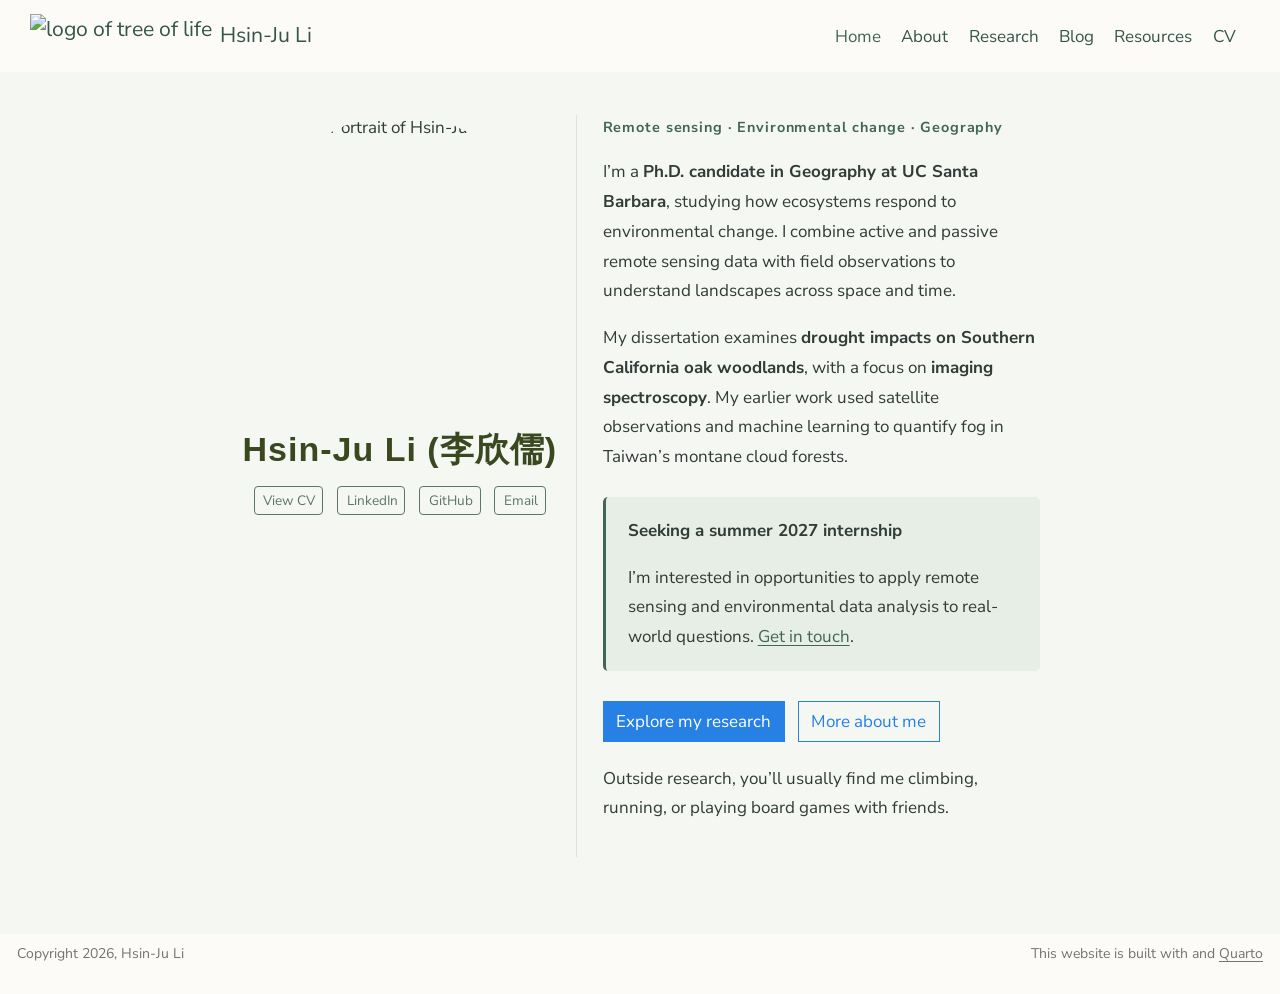
==== docs/index.html @ 35f3be67 "Polish internship portfolio and configure root GitHub Pages URL" ====
<!DOCTYPE html>
<html xmlns="http://www.w3.org/1999/xhtml" lang="en" xml:lang="en"><head>

<meta charset="utf-8">
<meta name="generator" content="quarto-1.7.25">

<meta name="viewport" content="width=device-width, initial-scale=1.0, user-scalable=yes">

<meta name="description" content="Hsin-Ju Li is a Ph.D.&nbsp;candidate in Geography at UC Santa Barbara studying environmental change with remote sensing, imaging spectroscopy, and machine learning.">

<title>Hsin-Ju Li (李欣儒) – Hsin-Ju Li</title>
<style>
code{white-space: pre-wrap;}
span.smallcaps{font-variant: small-caps;}
div.columns{display: flex; gap: min(4vw, 1.5em);}
div.column{flex: auto; overflow-x: auto;}
div.hanging-indent{margin-left: 1.5em; text-indent: -1.5em;}
ul.task-list{list-style: none;}
ul.task-list li input[type="checkbox"] {
  width: 0.8em;
  margin: 0 0.8em 0.2em -1em; /* quarto-specific, see https://github.com/quarto-dev/quarto-cli/issues/4556 */ 
  vertical-align: middle;
}
</style>


<script src="site_libs/quarto-nav/quarto-nav.js"></script>
<script src="site_libs/quarto-nav/headroom.min.js"></script>
<script src="site_libs/clipboard/clipboard.min.js"></script>
<script src="site_libs/quarto-search/autocomplete.umd.js"></script>
<script src="site_libs/quarto-search/fuse.min.js"></script>
<script src="site_libs/quarto-search/quarto-search.js"></script>
<meta name="quarto:offset" content="./">
<link href=".//media/Tree_of_Life.png" rel="icon" type="image/png">
<script src="site_libs/quarto-html/quarto.js" type="module"></script>
<script src="site_libs/quarto-html/tabsets/tabsets.js" type="module"></script>
<script src="site_libs/quarto-html/popper.min.js"></script>
<script src="site_libs/quarto-html/tippy.umd.min.js"></script>
<link href="site_libs/quarto-html/tippy.css" rel="stylesheet">
<link href="site_libs/quarto-html/quarto-syntax-highlighting-fe31d7bd2deb2a321418d01dba375a64.css" rel="stylesheet" id="quarto-text-highlighting-styles">
<script src="site_libs/bootstrap/bootstrap.min.js"></script>
<link href="site_libs/bootstrap/bootstrap-icons.css" rel="stylesheet">
<link href="site_libs/bootstrap/bootstrap-3d78081ae4d1ca98f8802123fd05e5d6.min.css" rel="stylesheet" append-hash="true" id="quarto-bootstrap" data-mode="light">
<link href="site_libs/quarto-contrib/fontawesome6-1.2.0/all.min.css" rel="stylesheet">
<link href="site_libs/quarto-contrib/fontawesome6-1.2.0/latex-fontsize.css" rel="stylesheet">
<script id="quarto-search-options" type="application/json">{
  "location": "navbar",
  "copy-button": false,
  "collapse-after": 3,
  "panel-placement": "end",
  "type": "overlay",
  "limit": 50,
  "keyboard-shortcut": [
    "f",
    "/",
    "s"
  ],
  "show-item-context": false,
  "language": {
    "search-no-results-text": "No results",
    "search-matching-documents-text": "matching documents",
    "search-copy-link-title": "Copy link to search",
    "search-hide-matches-text": "Hide additional matches",
    "search-more-match-text": "more match in this document",
    "search-more-matches-text": "more matches in this document",
    "search-clear-button-title": "Clear",
    "search-text-placeholder": "",
    "search-detached-cancel-button-title": "Cancel",
    "search-submit-button-title": "Submit",
    "search-label": "Search"
  }
}</script>


<meta property="og:title" content="Hsin-Ju Li (李欣儒) – Hsin-Ju Li">
<meta property="og:description" content="Hsin-Ju Li is a Ph.D.&nbsp;candidate in Geography at UC Santa Barbara studying environmental change with remote sensing, imaging spectroscopy, and machine learning.">
<meta property="og:image" content="https://hsinju-li.github.io/media/headshot.jpg">
<meta property="og:site_name" content="Hsin-Ju Li">
<meta property="og:image:alt" content="Portrait of Hsin-Ju Li">
</head>

<body class="nav-fixed fullcontent quarto-light">

<div id="quarto-search-results"></div>
  <header id="quarto-header" class="headroom fixed-top">
    <nav class="navbar navbar-expand-lg " data-bs-theme="dark">
      <div class="navbar-container container-fluid">
      <div class="navbar-brand-container mx-auto">
    <a href="./index.html" class="navbar-brand navbar-brand-logo">
    <img src="./media/Tree_of_Life.svg" alt="logo of tree of life" class="navbar-logo">
    </a>
    <a class="navbar-brand" href="./index.html">
    <span class="navbar-title">Hsin-Ju Li</span>
    </a>
  </div>
            <div id="quarto-search" class="" title="Search"></div>
          <button class="navbar-toggler" type="button" data-bs-toggle="collapse" data-bs-target="#navbarCollapse" aria-controls="navbarCollapse" role="menu" aria-expanded="false" aria-label="Toggle navigation" onclick="if (window.quartoToggleHeadroom) { window.quartoToggleHeadroom(); }">
  <span class="navbar-toggler-icon"></span>
</button>
          <div class="collapse navbar-collapse" id="navbarCollapse">
            <ul class="navbar-nav navbar-nav-scroll ms-auto">
  <li class="nav-item">
    <a class="nav-link active" href="./index.html" aria-current="page"> 
<span class="menu-text">Home</span></a>
  </li>  
  <li class="nav-item">
    <a class="nav-link" href="./about.html"> 
<span class="menu-text">About</span></a>
  </li>  
  <li class="nav-item">
    <a class="nav-link" href="./projects.html"> 
<span class="menu-text">Research</span></a>
  </li>  
  <li class="nav-item">
    <a class="nav-link" href="./posts.html"> 
<span class="menu-text">Blog</span></a>
  </li>  
  <li class="nav-item">
    <a class="nav-link" href="./resources.html"> 
<span class="menu-text">Resources</span></a>
  </li>  
  <li class="nav-item">
    <a class="nav-link" href="./media/CV_HsinJuLi.pdf" target="_blank"> 
<span class="menu-text">CV</span></a>
  </li>  
</ul>
          </div> <!-- /navcollapse -->
            <div class="quarto-navbar-tools">
</div>
      </div> <!-- /container-fluid -->
    </nav>
</header>
<!-- content -->
<div id="quarto-content" class="quarto-container page-columns page-rows-contents page-layout-article page-navbar">
<!-- sidebar -->
<!-- margin-sidebar -->
    
<!-- main -->
<div class="quarto-about-trestles">
  <div class="about-entity">
    <img src="media/headshot.jpg" alt="Portrait of Hsin-Ju Li" class="about-image
  round " style="height: 17em; width: 17em;">
<header id="title-block-header" class="quarto-title-block default">
<div class="quarto-title">
<h1 class="title">Hsin-Ju Li (李欣儒)</h1>
</div>
<div>
  <div class="description">
    Hsin-Ju Li is a Ph.D.&nbsp;candidate in Geography at UC Santa Barbara studying environmental change with remote sensing, imaging spectroscopy, and machine learning.
  </div>
</div>
<div class="quarto-title-meta">
  </div>
</header>
    <div class="about-links">
  <a href="/media/CV_HsinJuLi.pdf" class="about-link" rel="" target="">
    <i class="bi bi-file-earmark-person"></i>
     <span class="about-link-text">View CV</span>
  </a>
  <a href="https://www.linkedin.com/in/hsinjuli/" class="about-link" rel="" target="_blank">
    <i class="bi bi-linkedin"></i>
     <span class="about-link-text">LinkedIn</span>
  </a>
  <a href="https://github.com/HSINJU-LI" class="about-link" rel="" target="_blank">
    <i class="bi bi-github"></i>
     <span class="about-link-text">GitHub</span>
  </a>
  <a href="mailto:hsinjuli@ucsb.edu" class="about-link" rel="" target="">
    <i class="bi bi-envelope"></i>
     <span class="about-link-text">Email</span>
  </a>
</div>
  </div>
  <div class="about-contents"><main class="content" id="quarto-document-content">
<div id="bio">
<p><strong>Remote sensing · Environmental change · Geography</strong></p>
<p>I’m a <strong>Ph.D.&nbsp;candidate in Geography at UC Santa Barbara</strong>, studying how ecosystems respond to environmental change. I combine active and passive remote sensing data with field observations to understand landscapes across space and time.</p>
<p>My dissertation examines <strong>drought impacts on Southern California oak woodlands</strong>, with a focus on <strong>imaging spectroscopy</strong>. My earlier work used satellite observations and machine learning to quantify fog in Taiwan’s montane cloud forests.</p>
<div class="availability">
<p><strong>Seeking a summer 2027 internship</strong></p>
<p>I’m interested in opportunities to apply remote sensing and environmental data analysis to real-world questions. <a href="mailto:hsinjuli@ucsb.edu">Get in touch</a>.</p>
</div>
<p><a href="./projects.html" class="btn btn-primary">Explore my research</a> <a href="./about.html" class="btn btn-outline-primary">More about me</a></p>
<p>Outside research, you’ll usually find me climbing, running, or playing board games with friends.</p>
</div>


</main></div>
</div>
 <!-- /main -->
<script id="quarto-html-after-body" type="application/javascript">
  window.document.addEventListener("DOMContentLoaded", function (event) {
    const isCodeAnnotation = (el) => {
      for (const clz of el.classList) {
        if (clz.startsWith('code-annotation-')) {                     
          return true;
        }
      }
      return false;
    }
    const onCopySuccess = function(e) {
      // button target
      const button = e.trigger;
      // don't keep focus
      button.blur();
      // flash "checked"
      button.classList.add('code-copy-button-checked');
      var currentTitle = button.getAttribute("title");
      button.setAttribute("title", "Copied!");
      let tooltip;
      if (window.bootstrap) {
        button.setAttribute("data-bs-toggle", "tooltip");
        button.setAttribute("data-bs-placement", "left");
        button.setAttribute("data-bs-title", "Copied!");
        tooltip = new bootstrap.Tooltip(button, 
          { trigger: "manual", 
            customClass: "code-copy-button-tooltip",
            offset: [0, -8]});
        tooltip.show();    
      }
      setTimeout(function() {
        if (tooltip) {
          tooltip.hide();
          button.removeAttribute("data-bs-title");
          button.removeAttribute("data-bs-toggle");
          button.removeAttribute("data-bs-placement");
        }
        button.setAttribute("title", currentTitle);
        button.classList.remove('code-copy-button-checked');
      }, 1000);
      // clear code selection
      e.clearSelection();
    }
    const getTextToCopy = function(trigger) {
        const codeEl = trigger.previousElementSibling.cloneNode(true);
        for (const childEl of codeEl.children) {
          if (isCodeAnnotation(childEl)) {
            childEl.remove();
          }
        }
        return codeEl.innerText;
    }
    const clipboard = new window.ClipboardJS('.code-copy-button:not([data-in-quarto-modal])', {
      text: getTextToCopy
    });
    clipboard.on('success', onCopySuccess);
    if (window.document.getElementById('quarto-embedded-source-code-modal')) {
      const clipboardModal = new window.ClipboardJS('.code-copy-button[data-in-quarto-modal]', {
        text: getTextToCopy,
        container: window.document.getElementById('quarto-embedded-source-code-modal')
      });
      clipboardModal.on('success', onCopySuccess);
    }
      var localhostRegex = new RegExp(/^(?:http|https):\/\/localhost\:?[0-9]*\//);
      var mailtoRegex = new RegExp(/^mailto:/);
        var filterRegex = new RegExp("https:\/\/hsinju-li\.github\.io\/");
      var isInternal = (href) => {
          return filterRegex.test(href) || localhostRegex.test(href) || mailtoRegex.test(href);
      }
      // Inspect non-navigation links and adorn them if external
     var links = window.document.querySelectorAll('a[href]:not(.nav-link):not(.navbar-brand):not(.toc-action):not(.sidebar-link):not(.sidebar-item-toggle):not(.pagination-link):not(.no-external):not([aria-hidden]):not(.dropdown-item):not(.quarto-navigation-tool):not(.about-link)');
      for (var i=0; i<links.length; i++) {
        const link = links[i];
        if (!isInternal(link.href)) {
          // undo the damage that might have been done by quarto-nav.js in the case of
          // links that we want to consider external
          if (link.dataset.originalHref !== undefined) {
            link.href = link.dataset.originalHref;
          }
        }
      }
    function tippyHover(el, contentFn, onTriggerFn, onUntriggerFn) {
      const config = {
        allowHTML: true,
        maxWidth: 500,
        delay: 100,
        arrow: false,
        appendTo: function(el) {
            return el.parentElement;
        },
        interactive: true,
        interactiveBorder: 10,
        theme: 'quarto',
        placement: 'bottom-start',
      };
      if (contentFn) {
        config.content = contentFn;
      }
      if (onTriggerFn) {
        config.onTrigger = onTriggerFn;
      }
      if (onUntriggerFn) {
        config.onUntrigger = onUntriggerFn;
      }
      window.tippy(el, config); 
    }
    const noterefs = window.document.querySelectorAll('a[role="doc-noteref"]');
    for (var i=0; i<noterefs.length; i++) {
      const ref = noterefs[i];
      tippyHover(ref, function() {
        // use id or data attribute instead here
        let href = ref.getAttribute('data-footnote-href') || ref.getAttribute('href');
        try { href = new URL(href).hash; } catch {}
        const id = href.replace(/^#\/?/, "");
        const note = window.document.getElementById(id);
        if (note) {
          return note.innerHTML;
        } else {
          return "";
        }
      });
    }
    const xrefs = window.document.querySelectorAll('a.quarto-xref');
    const processXRef = (id, note) => {
      // Strip column container classes
      const stripColumnClz = (el) => {
        el.classList.remove("page-full", "page-columns");
        if (el.children) {
          for (const child of el.children) {
            stripColumnClz(child);
          }
        }
      }
      stripColumnClz(note)
      if (id === null || id.startsWith('sec-')) {
        // Special case sections, only their first couple elements
        const container = document.createElement("div");
        if (note.children && note.children.length > 2) {
          container.appendChild(note.children[0].cloneNode(true));
          for (let i = 1; i < note.children.length; i++) {
            const child = note.children[i];
            if (child.tagName === "P" && child.innerText === "") {
              continue;
            } else {
              container.appendChild(child.cloneNode(true));
              break;
            }
          }
          if (window.Quarto?.typesetMath) {
            window.Quarto.typesetMath(container);
          }
          return container.innerHTML
        } else {
          if (window.Quarto?.typesetMath) {
            window.Quarto.typesetMath(note);
          }
          return note.innerHTML;
        }
      } else {
        // Remove any anchor links if they are present
        const anchorLink = note.querySelector('a.anchorjs-link');
        if (anchorLink) {
          anchorLink.remove();
        }
        if (window.Quarto?.typesetMath) {
          window.Quarto.typesetMath(note);
        }
        if (note.classList.contains("callout")) {
          return note.outerHTML;
        } else {
          return note.innerHTML;
        }
      }
    }
    for (var i=0; i<xrefs.length; i++) {
      const xref = xrefs[i];
      tippyHover(xref, undefined, function(instance) {
        instance.disable();
        let url = xref.getAttribute('href');
        let hash = undefined; 
        if (url.startsWith('#')) {
          hash = url;
        } else {
          try { hash = new URL(url).hash; } catch {}
        }
        if (hash) {
          const id = hash.replace(/^#\/?/, "");
          const note = window.document.getElementById(id);
          if (note !== null) {
            try {
              const html = processXRef(id, note.cloneNode(true));
              instance.setContent(html);
            } finally {
              instance.enable();
              instance.show();
            }
          } else {
            // See if we can fetch this
            fetch(url.split('#')[0])
            .then(res => res.text())
            .then(html => {
              const parser = new DOMParser();
              const htmlDoc = parser.parseFromString(html, "text/html");
              const note = htmlDoc.getElementById(id);
              if (note !== null) {
                const html = processXRef(id, note);
                instance.setContent(html);
              } 
            }).finally(() => {
              instance.enable();
              instance.show();
            });
          }
        } else {
          // See if we can fetch a full url (with no hash to target)
          // This is a special case and we should probably do some content thinning / targeting
          fetch(url)
          .then(res => res.text())
          .then(html => {
            const parser = new DOMParser();
            const htmlDoc = parser.parseFromString(html, "text/html");
            const note = htmlDoc.querySelector('main.content');
            if (note !== null) {
              // This should only happen for chapter cross references
              // (since there is no id in the URL)
              // remove the first header
              if (note.children.length > 0 && note.children[0].tagName === "HEADER") {
                note.children[0].remove();
              }
              const html = processXRef(null, note);
              instance.setContent(html);
            } 
          }).finally(() => {
            instance.enable();
            instance.show();
          });
        }
      }, function(instance) {
      });
    }
        let selectedAnnoteEl;
        const selectorForAnnotation = ( cell, annotation) => {
          let cellAttr = 'data-code-cell="' + cell + '"';
          let lineAttr = 'data-code-annotation="' +  annotation + '"';
          const selector = 'span[' + cellAttr + '][' + lineAttr + ']';
          return selector;
        }
        const selectCodeLines = (annoteEl) => {
          const doc = window.document;
          const targetCell = annoteEl.getAttribute("data-target-cell");
          const targetAnnotation = annoteEl.getAttribute("data-target-annotation");
          const annoteSpan = window.document.querySelector(selectorForAnnotation(targetCell, targetAnnotation));
          const lines = annoteSpan.getAttribute("data-code-lines").split(",");
          const lineIds = lines.map((line) => {
            return targetCell + "-" + line;
          })
          let top = null;
          let height = null;
          let parent = null;
          if (lineIds.length > 0) {
              //compute the position of the single el (top and bottom and make a div)
              const el = window.document.getElementById(lineIds[0]);
              top = el.offsetTop;
              height = el.offsetHeight;
              parent = el.parentElement.parentElement;
            if (lineIds.length > 1) {
              const lastEl = window.document.getElementById(lineIds[lineIds.length - 1]);
              const bottom = lastEl.offsetTop + lastEl.offsetHeight;
              height = bottom - top;
            }
            if (top !== null && height !== null && parent !== null) {
              // cook up a div (if necessary) and position it 
              let div = window.document.getElementById("code-annotation-line-highlight");
              if (div === null) {
                div = window.document.createElement("div");
                div.setAttribute("id", "code-annotation-line-highlight");
                div.style.position = 'absolute';
                parent.appendChild(div);
              }
              div.style.top = top - 2 + "px";
              div.style.height = height + 4 + "px";
              div.style.left = 0;
              let gutterDiv = window.document.getElementById("code-annotation-line-highlight-gutter");
              if (gutterDiv === null) {
                gutterDiv = window.document.createElement("div");
                gutterDiv.setAttribute("id", "code-annotation-line-highlight-gutter");
                gutterDiv.style.position = 'absolute';
                const codeCell = window.document.getElementById(targetCell);
                const gutter = codeCell.querySelector('.code-annotation-gutter');
                gutter.appendChild(gutterDiv);
              }
              gutterDiv.style.top = top - 2 + "px";
              gutterDiv.style.height = height + 4 + "px";
            }
            selectedAnnoteEl = annoteEl;
          }
        };
        const unselectCodeLines = () => {
          const elementsIds = ["code-annotation-line-highlight", "code-annotation-line-highlight-gutter"];
          elementsIds.forEach((elId) => {
            const div = window.document.getElementById(elId);
            if (div) {
              div.remove();
            }
          });
          selectedAnnoteEl = undefined;
        };
          // Handle positioning of the toggle
      window.addEventListener(
        "resize",
        throttle(() => {
          elRect = undefined;
          if (selectedAnnoteEl) {
            selectCodeLines(selectedAnnoteEl);
          }
        }, 10)
      );
      function throttle(fn, ms) {
      let throttle = false;
      let timer;
        return (...args) => {
          if(!throttle) { // first call gets through
              fn.apply(this, args);
              throttle = true;
          } else { // all the others get throttled
              if(timer) clearTimeout(timer); // cancel #2
              timer = setTimeout(() => {
                fn.apply(this, args);
                timer = throttle = false;
              }, ms);
          }
        };
      }
        // Attach click handler to the DT
        const annoteDls = window.document.querySelectorAll('dt[data-target-cell]');
        for (const annoteDlNode of annoteDls) {
          annoteDlNode.addEventListener('click', (event) => {
            const clickedEl = event.target;
            if (clickedEl !== selectedAnnoteEl) {
              unselectCodeLines();
              const activeEl = window.document.querySelector('dt[data-target-cell].code-annotation-active');
              if (activeEl) {
                activeEl.classList.remove('code-annotation-active');
              }
              selectCodeLines(clickedEl);
              clickedEl.classList.add('code-annotation-active');
            } else {
              // Unselect the line
              unselectCodeLines();
              clickedEl.classList.remove('code-annotation-active');
            }
          });
        }
    const findCites = (el) => {
      const parentEl = el.parentElement;
      if (parentEl) {
        const cites = parentEl.dataset.cites;
        if (cites) {
          return {
            el,
            cites: cites.split(' ')
          };
        } else {
          return findCites(el.parentElement)
        }
      } else {
        return undefined;
      }
    };
    var bibliorefs = window.document.querySelectorAll('a[role="doc-biblioref"]');
    for (var i=0; i<bibliorefs.length; i++) {
      const ref = bibliorefs[i];
      const citeInfo = findCites(ref);
      if (citeInfo) {
        tippyHover(citeInfo.el, function() {
          var popup = window.document.createElement('div');
          citeInfo.cites.forEach(function(cite) {
            var citeDiv = window.document.createElement('div');
            citeDiv.classList.add('hanging-indent');
            citeDiv.classList.add('csl-entry');
            var biblioDiv = window.document.getElementById('ref-' + cite);
            if (biblioDiv) {
              citeDiv.innerHTML = biblioDiv.innerHTML;
            }
            popup.appendChild(citeDiv);
          });
          return popup.innerHTML;
        });
      }
    }
  });
  </script>
</div> <!-- /content -->
<footer class="footer">
  <div class="nav-footer">
    <div class="nav-footer-left">
<p>Copyright 2026, Hsin-Ju Li</p>
</div>   
    <div class="nav-footer-center">
      &nbsp;
    </div>
    <div class="nav-footer-right">
<p>This website is built with <a href="https://github.com/HSINJU-LI/hsinju-li.github.io" target="_blank"><i class="fa-brands fa-github" title="GitHub octocat logo" aria-label="github"></i></a> and <a href="https://quarto.org/" target="_blank">Quarto</a></p>
</div>
  </div>
</footer>




</body></html>
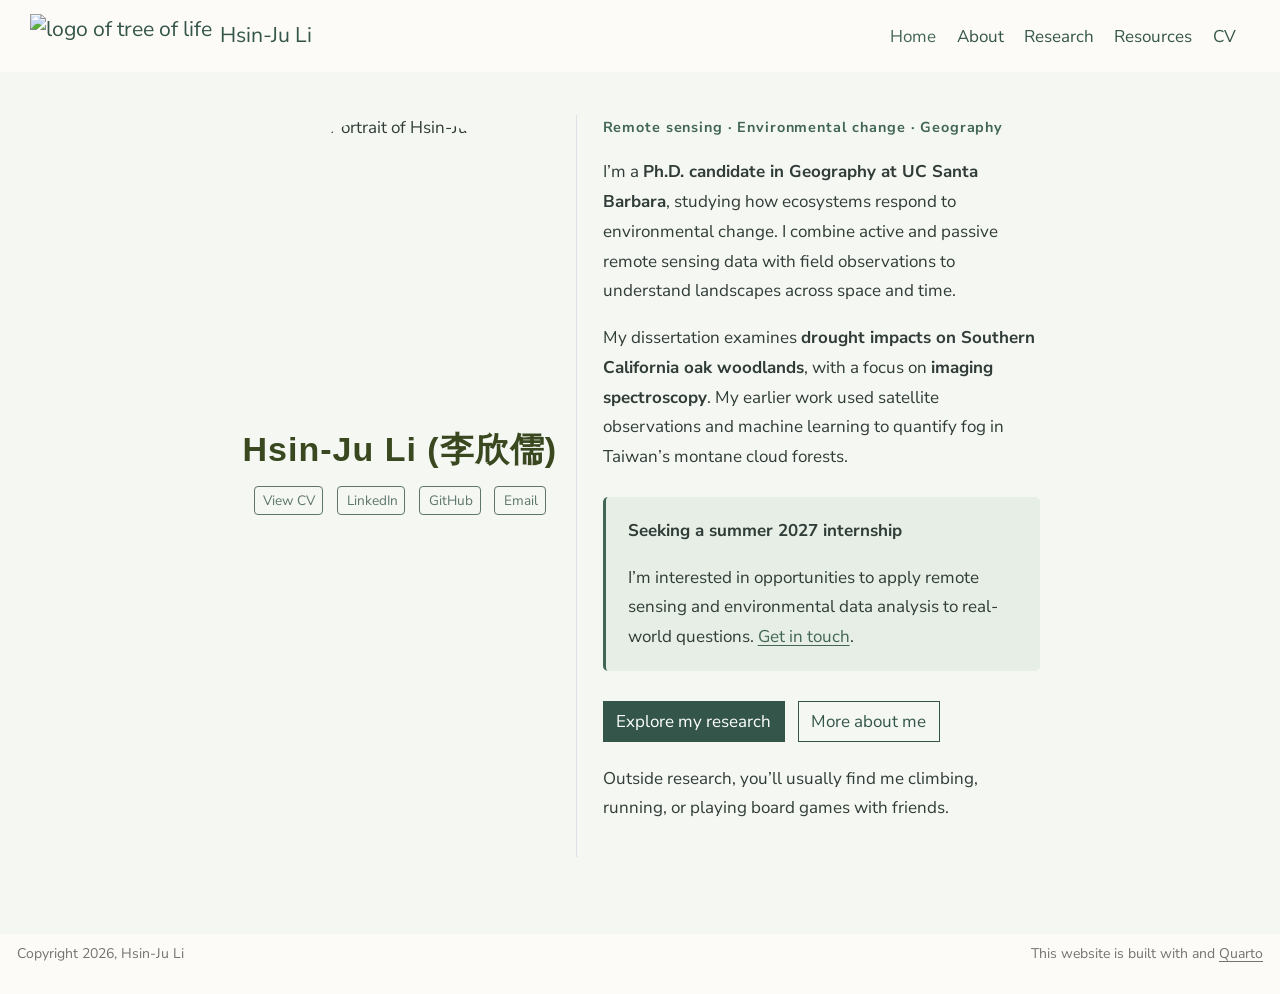
==== commit 97cd4f7b: "Hide unpublished blog content and match homepage buttons to green theme" ====
--- a/docs/index.html
+++ b/docs/index.html
@@ -40,7 +40,7 @@
 <link href="site_libs/quarto-html/quarto-syntax-highlighting-fe31d7bd2deb2a321418d01dba375a64.css" rel="stylesheet" id="quarto-text-highlighting-styles">
 <script src="site_libs/bootstrap/bootstrap.min.js"></script>
 <link href="site_libs/bootstrap/bootstrap-icons.css" rel="stylesheet">
-<link href="site_libs/bootstrap/bootstrap-3d78081ae4d1ca98f8802123fd05e5d6.min.css" rel="stylesheet" append-hash="true" id="quarto-bootstrap" data-mode="light">
+<link href="site_libs/bootstrap/bootstrap-7bf68eaf5b6f3c16d00210ea27de6505.min.css" rel="stylesheet" append-hash="true" id="quarto-bootstrap" data-mode="light">
 <link href="site_libs/quarto-contrib/fontawesome6-1.2.0/all.min.css" rel="stylesheet">
 <link href="site_libs/quarto-contrib/fontawesome6-1.2.0/latex-fontsize.css" rel="stylesheet">
 <script id="quarto-search-options" type="application/json">{
@@ -112,10 +112,6 @@
 <span class="menu-text">Research</span></a>
   </li>  
   <li class="nav-item">
-    <a class="nav-link" href="./posts.html"> 
-<span class="menu-text">Blog</span></a>
-  </li>  
-  <li class="nav-item">
     <a class="nav-link" href="./resources.html"> 
 <span class="menu-text">Resources</span></a>
   </li>  
